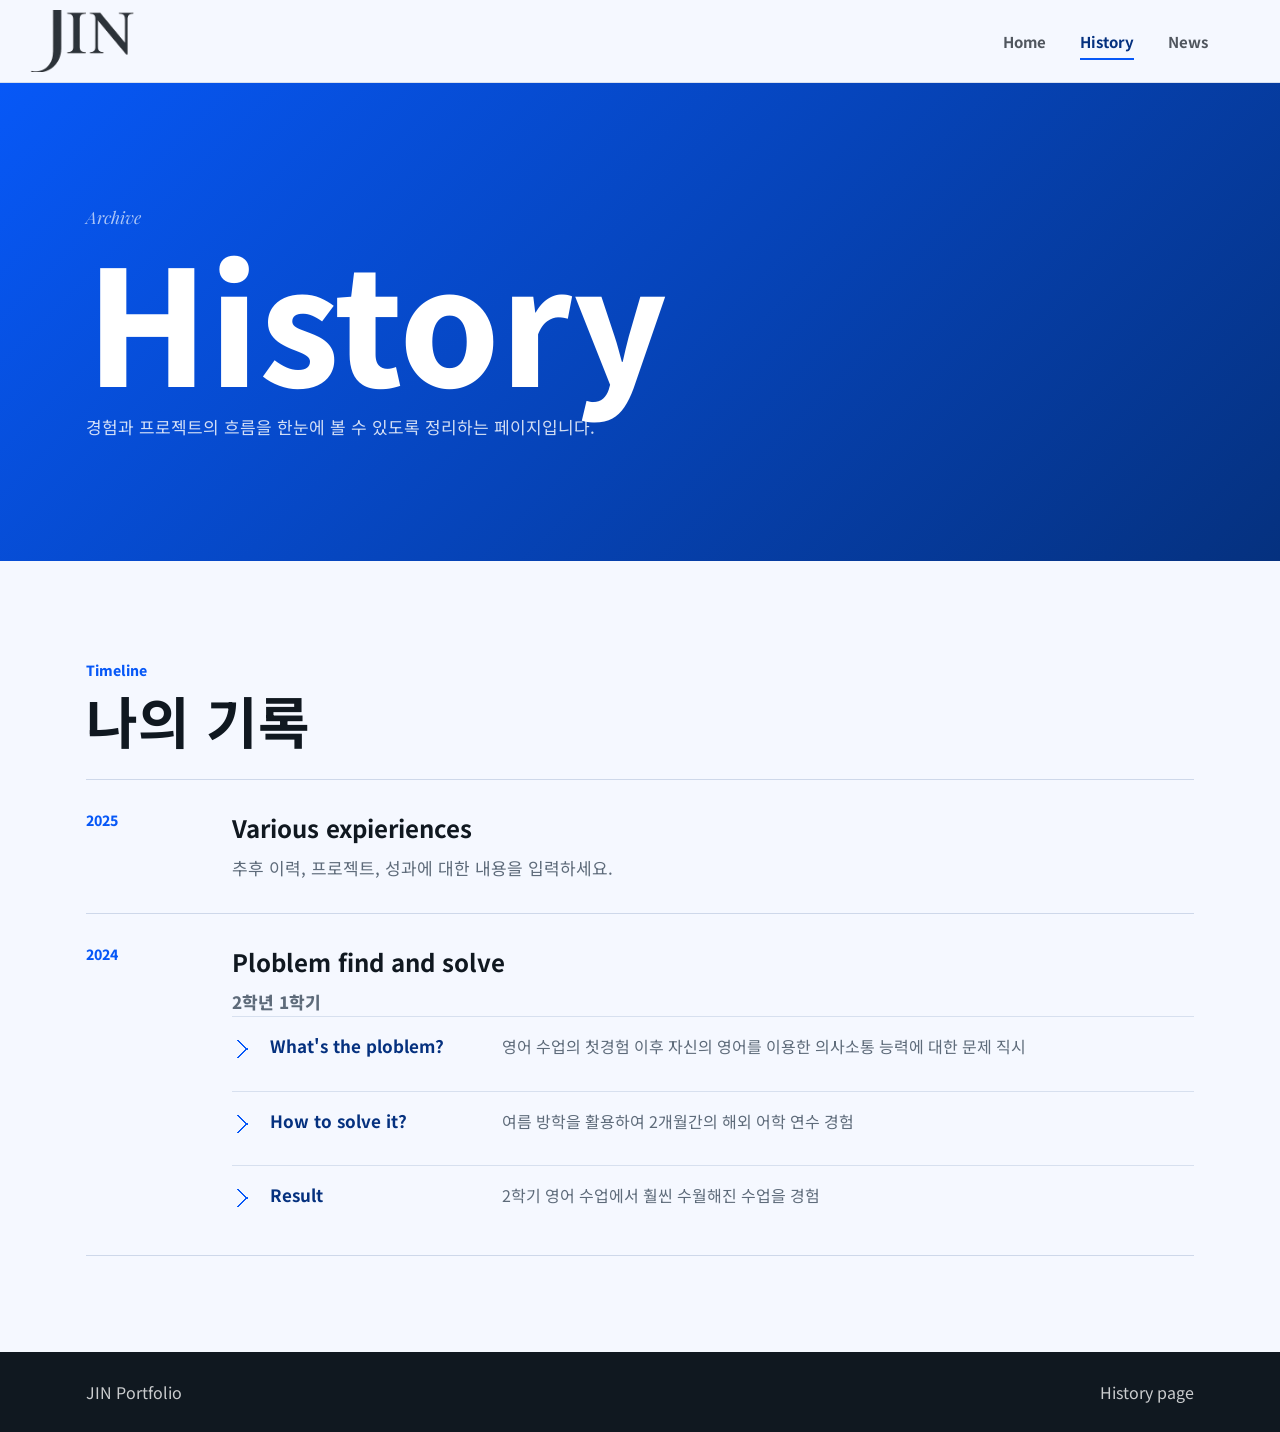
==== history.html @ 3eb94a1f "Add portfolio website" ====
<!DOCTYPE html>
<html lang="ko">
<head>
  <meta charset="UTF-8">
  <meta name="viewport" content="width=device-width, initial-scale=1.0">
  <title>JIN Portfolio | History</title>
  <link rel="preconnect" href="https://fonts.googleapis.com">
  <link rel="preconnect" href="https://fonts.gstatic.com" crossorigin>
  <link href="https://fonts.googleapis.com/css2?family=Noto+Sans+KR:wght@400;500;700;800&family=Playfair+Display:wght@700&display=swap" rel="stylesheet">
  <link rel="stylesheet" href="styles.css">
</head>
<body>
  <header class="site-header">
    <a class="brand" href="index.html" aria-label="JIN Portfolio Home">
      <img src="로고.png" alt="JIN 로고">
    </a>
    <nav class="main-nav" aria-label="주요 메뉴">
      <a href="index.html">Home</a>
      <a class="active" href="history.html">History</a>
      <a href="news.html">News</a>
    </nav>
  </header>

  <main>
    <section class="page-hero">
      <p class="eyebrow">Archive</p>
      <h1>History</h1>
      <p>경험과 프로젝트의 흐름을 한눈에 볼 수 있도록 정리하는 페이지입니다.</p>
    </section>

    <section class="content-section">
      <div class="section-heading">
        <span>Timeline</span>
        <h2>나의 기록</h2>
      </div>
      <div class="timeline">
        <article class="timeline-item">
          <time>2025</time>
          <div>
            <h3>Various expieriences</h3>
            <p>추후 이력, 프로젝트, 성과에 대한 내용을 입력하세요.</p>
          </div>
        </article>
        <article class="timeline-item">
          <time>2024</time>
          <div>
            <h3>Ploblem find and solve</h3>
            <p class="semester">2학년 1학기</p>
            <ul class="arrow-list">
              <li>
                <strong>What's the ploblem?</strong>
                <span>영어 수업의 첫경험 이후 자신의 영어를 이용한 의사소통 능력에 대한 문제 직시</span>
              </li>
              <li>
                <strong>How to solve it?</strong>
                <span>여름 방학을 활용하여 2개월간의 해외 어학 연수 경험</span>
              </li>
              <li>
                <strong>Result</strong>
                <span>2학기 영어 수업에서 훨씬 수월해진 수업을 경험</span>
              </li>
            </ul>
          </div>
        </article>
      </div>
    </section>
  </main>

  <footer class="site-footer">
    <p>JIN Portfolio</p>
    <p>History page</p>
  </footer>
</body>
</html>
---- styles.css ----
:root {
  --blue: #0758f7;
  --deep-blue: #05317f;
  --ink: #101820;
  --muted: #5e6b7a;
  --line: rgba(255, 255, 255, 0.28);
  --paper: #f5f8ff;
  --white: #ffffff;
}

* {
  box-sizing: border-box;
}

body {
  margin: 0;
  color: var(--ink);
  background: var(--paper);
  font-family: "Noto Sans KR", Arial, sans-serif;
  letter-spacing: 0;
}

a {
  color: inherit;
  text-decoration: none;
}

img {
  display: block;
  max-width: 100%;
}

.site-header {
  position: sticky;
  top: 0;
  z-index: 10;
  display: flex;
  align-items: center;
  justify-content: space-between;
  min-height: 82px;
  padding: 10px clamp(20px, 6vw, 72px) 10px 16px;
  background: rgba(245, 248, 255, 0.92);
  border-bottom: 1px solid rgba(5, 49, 127, 0.12);
  backdrop-filter: blur(14px);
}

.brand {
  width: 132px;
  height: 62px;
  display: block;
  flex: 0 0 auto;
  overflow: hidden;
  background: url("로고.png") center center / 224px 224px no-repeat;
}

.brand img {
  width: 218px;
  height: 218px;
  max-width: none;
  object-fit: cover;
  object-position: center;
  opacity: 0;
}

.main-nav {
  display: flex;
  gap: clamp(12px, 3vw, 34px);
  align-items: center;
  font-size: 15px;
  font-weight: 700;
}

.main-nav a {
  position: relative;
  padding: 8px 0;
  color: rgba(16, 24, 32, 0.72);
}

.main-nav a::after {
  position: absolute;
  left: 0;
  bottom: 0;
  width: 100%;
  height: 2px;
  content: "";
  background: var(--blue);
  transform: scaleX(0);
  transform-origin: right;
  transition: transform 180ms ease;
}

.main-nav a:hover,
.main-nav a.active {
  color: var(--deep-blue);
}

.main-nav a:hover::after,
.main-nav a.active::after {
  transform: scaleX(1);
  transform-origin: left;
}

.hero {
  min-height: 520px;
  display: flex;
  align-items: center;
  padding: clamp(56px, 9vw, 108px) clamp(24px, 7vw, 86px);
  color: var(--white);
  background: var(--blue);
}

.hero-copy {
  width: min(680px, 100%);
}

.eyebrow {
  margin: 0 0 14px;
  color: rgba(255, 255, 255, 0.78);
  font-size: clamp(24px, 5vw, 58px);
  font-family: "Playfair Display", serif;
  font-style: italic;
  line-height: 0.95;
}

.hero h1,
.page-hero h1 {
  margin: 0;
  color: var(--white);
  font-size: clamp(72px, 14vw, 160px);
  font-weight: 800;
  line-height: 0.88;
}

.hero-text {
  max-width: 550px;
  margin: 26px 0 0;
  color: rgba(255, 255, 255, 0.88);
  font-size: clamp(18px, 2.4vw, 28px);
  font-weight: 500;
  line-height: 1.55;
}

.banner-section {
  padding: clamp(28px, 6vw, 72px) clamp(20px, 7vw, 86px) 0;
  background: var(--paper);
}

.banner-section img {
  width: 100%;
  border-radius: 8px;
  box-shadow: 0 24px 70px rgba(5, 49, 127, 0.18);
}

.summary-grid {
  display: grid;
  grid-template-columns: repeat(2, minmax(0, 1fr));
  gap: 1px;
  margin: clamp(36px, 7vw, 82px) clamp(20px, 7vw, 86px);
  background: rgba(5, 49, 127, 0.14);
}

.summary-item {
  min-height: 280px;
  padding: clamp(28px, 5vw, 54px);
  background: var(--white);
}

.summary-item span,
.section-heading span,
.news-card time,
.timeline-item time {
  color: var(--blue);
  font-size: 14px;
  font-weight: 800;
}

.summary-item h2 {
  margin: 20px 0 12px;
  font-size: clamp(34px, 5vw, 58px);
  line-height: 1;
}

.summary-item p,
.news-card p,
.timeline-item p,
.page-hero p {
  color: var(--muted);
  font-size: 17px;
  line-height: 1.75;
}

.summary-item a {
  display: inline-flex;
  margin-top: 24px;
  color: var(--deep-blue);
  font-weight: 800;
}

.page-hero {
  padding: clamp(62px, 10vw, 120px) clamp(24px, 7vw, 86px);
  background: linear-gradient(135deg, var(--blue), var(--deep-blue));
}

.page-hero .eyebrow {
  color: rgba(255, 255, 255, 0.66);
}

.page-hero p:not(.eyebrow) {
  max-width: 680px;
  margin: 24px 0 0;
  color: rgba(255, 255, 255, 0.82);
}

.content-section {
  padding: clamp(48px, 8vw, 96px) clamp(20px, 7vw, 86px);
}

.section-heading {
  margin-bottom: 28px;
}

.section-heading h2 {
  margin: 8px 0 0;
  font-size: clamp(34px, 5vw, 56px);
  line-height: 1.1;
}

.timeline {
  border-top: 1px solid rgba(5, 49, 127, 0.16);
}

.timeline-item {
  display: grid;
  grid-template-columns: 120px 1fr;
  gap: 26px;
  padding: 30px 0;
  border-bottom: 1px solid rgba(5, 49, 127, 0.16);
}

.timeline-item h3,
.news-card h3 {
  margin: 0 0 8px;
  font-size: 24px;
}

.timeline-item p,
.news-card p {
  margin: 0;
}

.semester {
  margin: 0 0 18px;
  color: var(--deep-blue);
  font-weight: 800;
}

.arrow-list {
  display: grid;
  gap: 14px;
  margin: 0;
  padding: 0;
  list-style: none;
}

.arrow-list li {
  position: relative;
  display: grid;
  grid-template-columns: minmax(160px, 210px) 1fr;
  gap: 22px;
  padding: 16px 0 16px 38px;
  border-top: 1px solid rgba(5, 49, 127, 0.12);
}

.arrow-list li::before {
  position: absolute;
  top: 21px;
  left: 0;
  width: 20px;
  height: 20px;
  content: "";
  background:
    linear-gradient(45deg, transparent 46%, var(--blue) 46% 58%, transparent 58%),
    linear-gradient(135deg, transparent 46%, var(--blue) 46% 58%, transparent 58%);
  background-position: 3px 2px, 3px 10px;
  background-repeat: no-repeat;
  background-size: 14px 10px;
}

.arrow-list strong {
  color: var(--deep-blue);
  font-size: 17px;
}

.arrow-list span {
  color: var(--muted);
  font-size: 16px;
  line-height: 1.7;
}

.news-list {
  display: grid;
  grid-template-columns: repeat(3, minmax(0, 1fr));
  gap: 18px;
}

.news-card {
  min-height: 230px;
  padding: 28px;
  background: var(--white);
  border: 1px solid rgba(5, 49, 127, 0.12);
  border-radius: 8px;
}

.news-card h3 {
  margin-top: 24px;
}

.site-footer {
  display: flex;
  justify-content: space-between;
  gap: 18px;
  padding: 28px clamp(20px, 7vw, 86px);
  color: rgba(255, 255, 255, 0.78);
  background: var(--ink);
}

.site-footer p {
  margin: 0;
}

@media (max-width: 800px) {
  .site-header,
  .site-footer {
    align-items: flex-start;
    flex-direction: column;
  }

  .hero {
    min-height: 600px;
    background: var(--blue);
  }

  .summary-grid,
  .news-list {
    grid-template-columns: 1fr;
  }

  .timeline-item {
    grid-template-columns: 1fr;
    gap: 10px;
  }

  .arrow-list li {
    grid-template-columns: 1fr;
    gap: 8px;
  }
}

@media (max-width: 520px) {
  .site-header {
    min-height: auto;
  }

  .main-nav {
    width: 100%;
    justify-content: space-between;
  }

  .hero h1,
  .page-hero h1 {
    font-size: clamp(58px, 20vw, 88px);
  }

  .summary-item,
  .news-card {
    padding: 24px;
  }
}
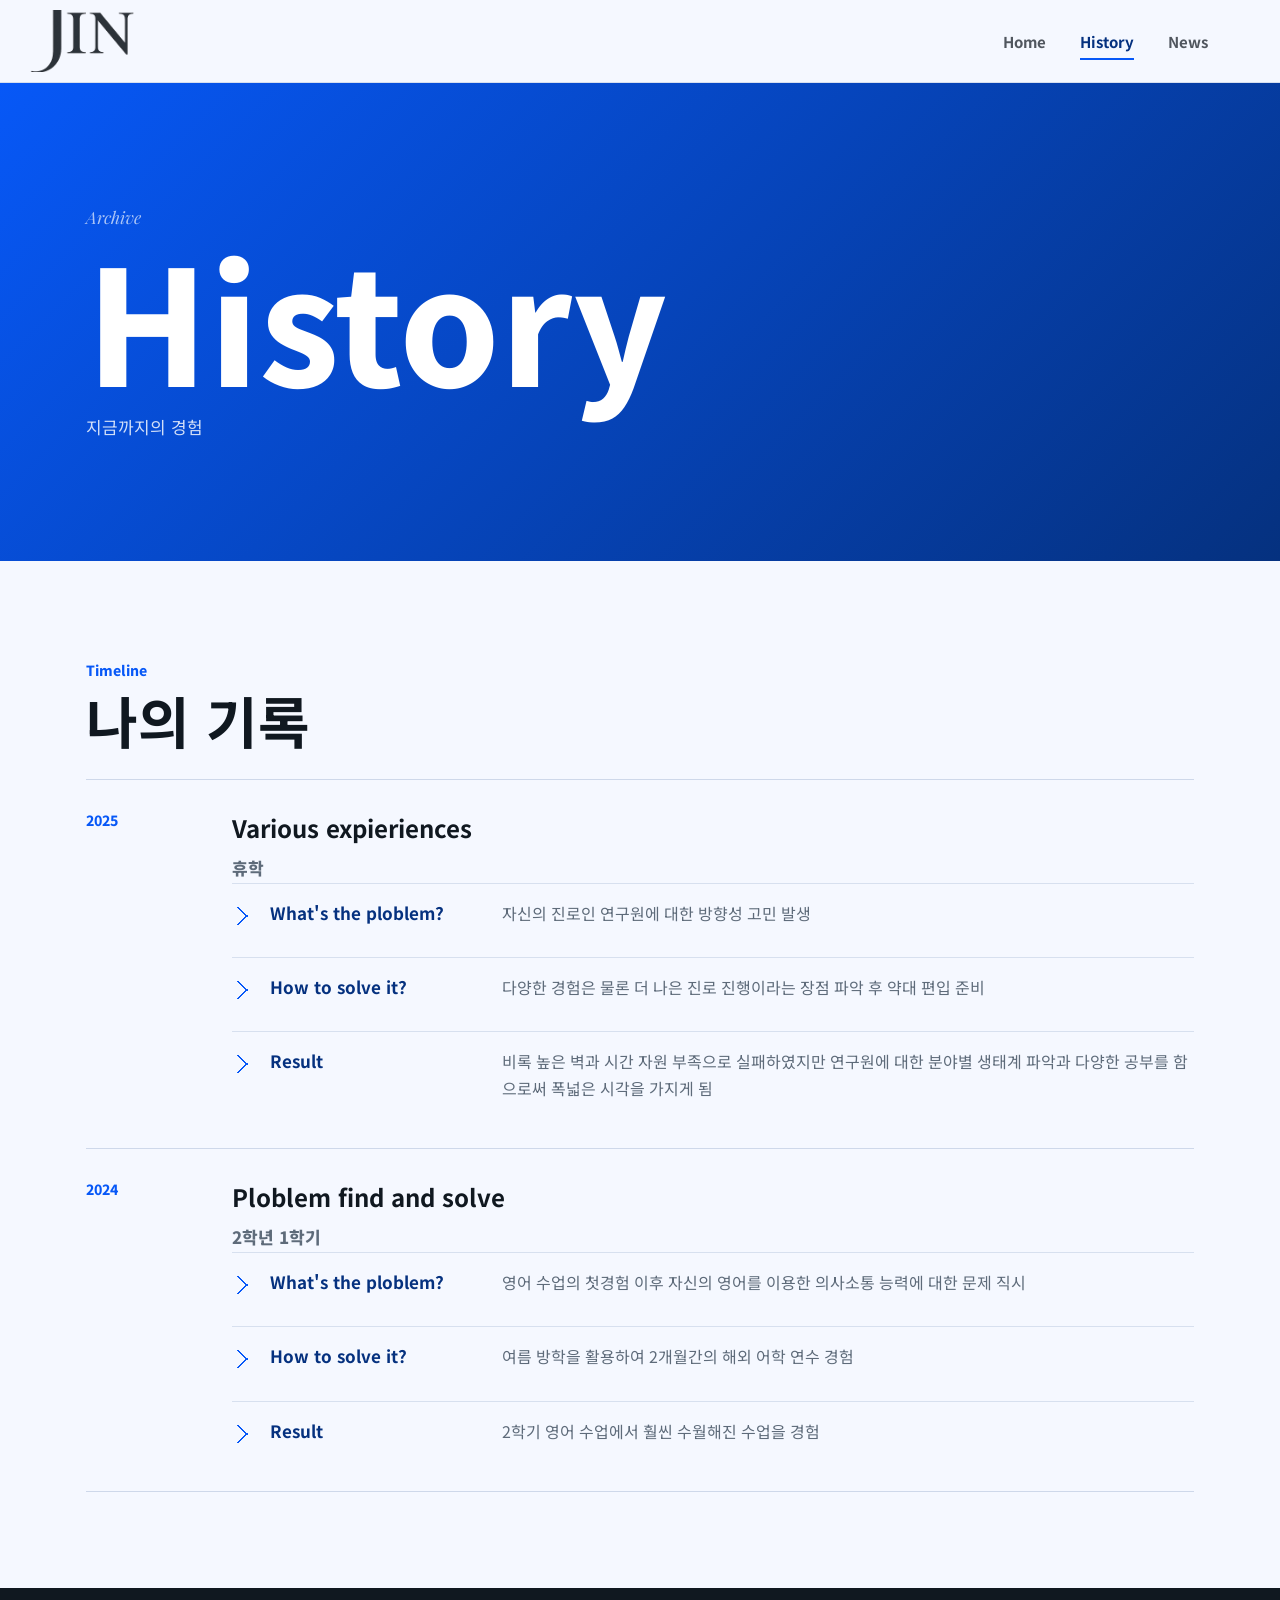
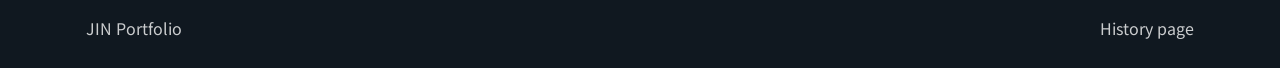
==== commit 39533b0d: "Update portfolio content" ====
--- a/history.html
+++ b/history.html
@@ -25,7 +25,7 @@
     <section class="page-hero">
       <p class="eyebrow">Archive</p>
       <h1>History</h1>
-      <p>경험과 프로젝트의 흐름을 한눈에 볼 수 있도록 정리하는 페이지입니다.</p>
+      <p>지금까지의 경험</p>
     </section>
 
     <section class="content-section">
@@ -38,7 +38,21 @@
           <time>2025</time>
           <div>
             <h3>Various expieriences</h3>
-            <p>추후 이력, 프로젝트, 성과에 대한 내용을 입력하세요.</p>
+            <p class="semester">휴학</p>
+            <ul class="arrow-list">
+              <li>
+                <strong>What's the ploblem?</strong>
+                <span>자신의 진로인 연구원에 대한 방향성 고민 발생</span>
+              </li>
+              <li>
+                <strong>How to solve it?</strong>
+                <span>다양한 경험은 물론 더 나은 진로 진행이라는 장점 파악 후 약대 편입 준비</span>
+              </li>
+              <li>
+                <strong>Result</strong>
+                <span>비록 높은 벽과 시간 자원 부족으로 실패하였지만 연구원에 대한 분야별 생태계 파악과 다양한 공부를 함으로써 폭넓은 시각을 가지게 됨</span>
+              </li>
+            </ul>
           </div>
         </article>
         <article class="timeline-item">
--- a/styles.css
+++ b/styles.css
@@ -101,6 +101,7 @@
 }
 
 .hero {
+  position: relative;
   min-height: 520px;
   display: flex;
   align-items: center;
@@ -140,6 +141,21 @@
   line-height: 1.55;
 }
 
+.hero-name {
+  position: absolute;
+  right: clamp(24px, 7vw, 86px);
+  bottom: clamp(28px, 5vw, 62px);
+  max-width: min(460px, calc(100% - 48px));
+  margin: 0;
+  padding-top: 16px;
+  color: rgba(255, 255, 255, 0.92);
+  border-top: 1px solid rgba(255, 255, 255, 0.42);
+  font-size: clamp(15px, 2vw, 22px);
+  font-weight: 700;
+  line-height: 1.6;
+  text-align: right;
+}
+
 .banner-section {
   padding: clamp(28px, 6vw, 72px) clamp(20px, 7vw, 86px) 0;
   background: var(--paper);
@@ -249,9 +265,13 @@
 }
 
 .semester {
-  margin: 0 0 18px;
+  margin: 28px 0 18px;
   color: var(--deep-blue);
   font-weight: 800;
+}
+
+.timeline-item h3 + .semester {
+  margin-top: 0;
 }
 
 .arrow-list {
@@ -299,20 +319,40 @@
 
 .news-list {
   display: grid;
-  grid-template-columns: repeat(3, minmax(0, 1fr));
-  gap: 18px;
+  grid-template-columns: repeat(2, minmax(0, 1fr));
+  gap: 22px;
 }
 
 .news-card {
-  min-height: 230px;
-  padding: 28px;
+  position: relative;
+  min-height: 260px;
+  padding: clamp(30px, 4vw, 46px);
   background: var(--white);
   border: 1px solid rgba(5, 49, 127, 0.12);
   border-radius: 8px;
 }
 
+.news-card::before {
+  display: block;
+  width: 46px;
+  height: 4px;
+  margin-bottom: 30px;
+  content: "";
+  background: var(--blue);
+}
+
 .news-card h3 {
-  margin-top: 24px;
+  margin: 0 0 18px;
+  color: var(--deep-blue);
+  font-size: clamp(28px, 3.4vw, 44px);
+  line-height: 1.15;
+}
+
+.news-card p {
+  max-width: 620px;
+  font-size: clamp(18px, 2vw, 23px);
+  font-weight: 500;
+  line-height: 1.75;
 }
 
 .site-footer {
@@ -340,6 +380,12 @@
     background: var(--blue);
   }
 
+  .hero-name {
+    left: 24px;
+    right: 24px;
+    text-align: left;
+  }
+
   .summary-grid,
   .news-list {
     grid-template-columns: 1fr;
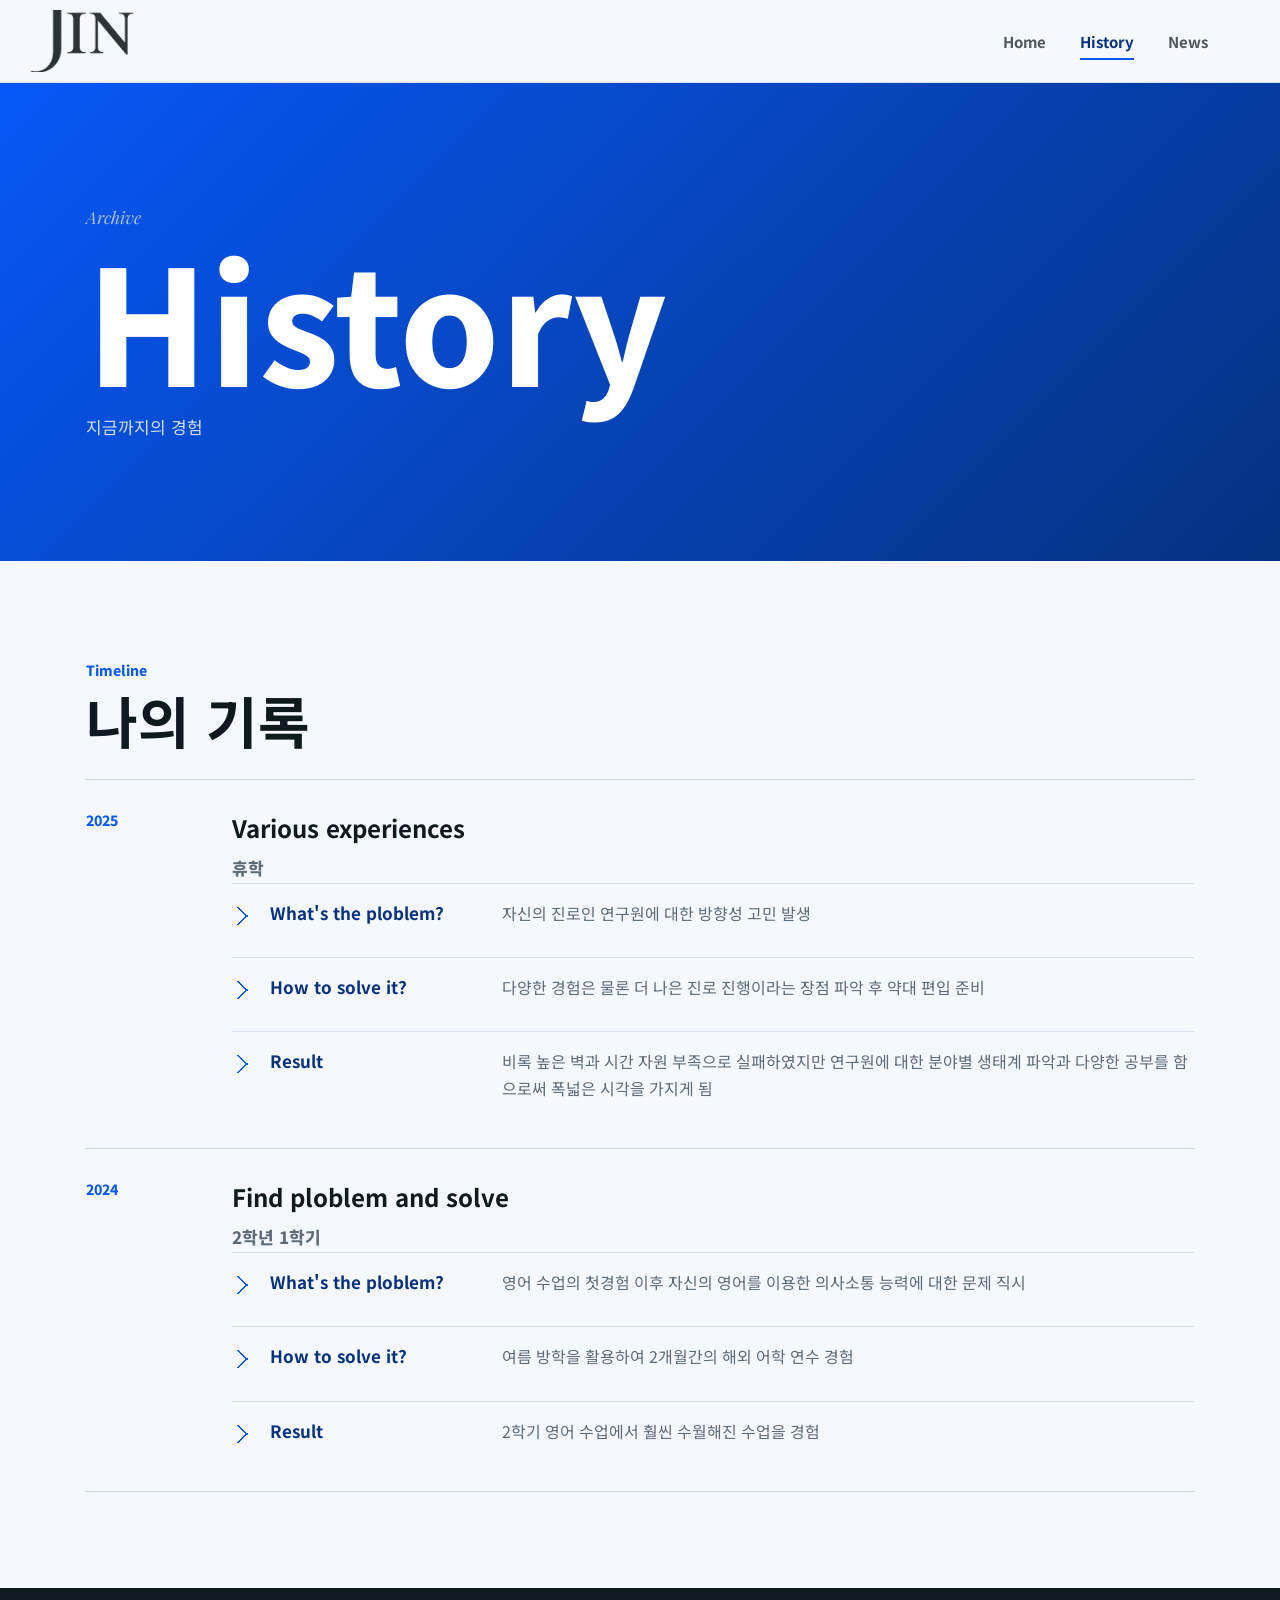
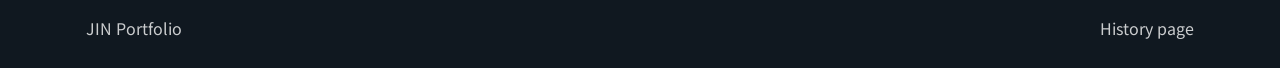
==== commit d9ce4093: "Fix history section titles" ====
--- a/history.html
+++ b/history.html
@@ -37,7 +37,7 @@
         <article class="timeline-item">
           <time>2025</time>
           <div>
-            <h3>Various expieriences</h3>
+            <h3>Various experiences</h3>
             <p class="semester">휴학</p>
             <ul class="arrow-list">
               <li>
@@ -58,7 +58,7 @@
         <article class="timeline-item">
           <time>2024</time>
           <div>
-            <h3>Ploblem find and solve</h3>
+            <h3>Find ploblem and solve</h3>
             <p class="semester">2학년 1학기</p>
             <ul class="arrow-list">
               <li>
